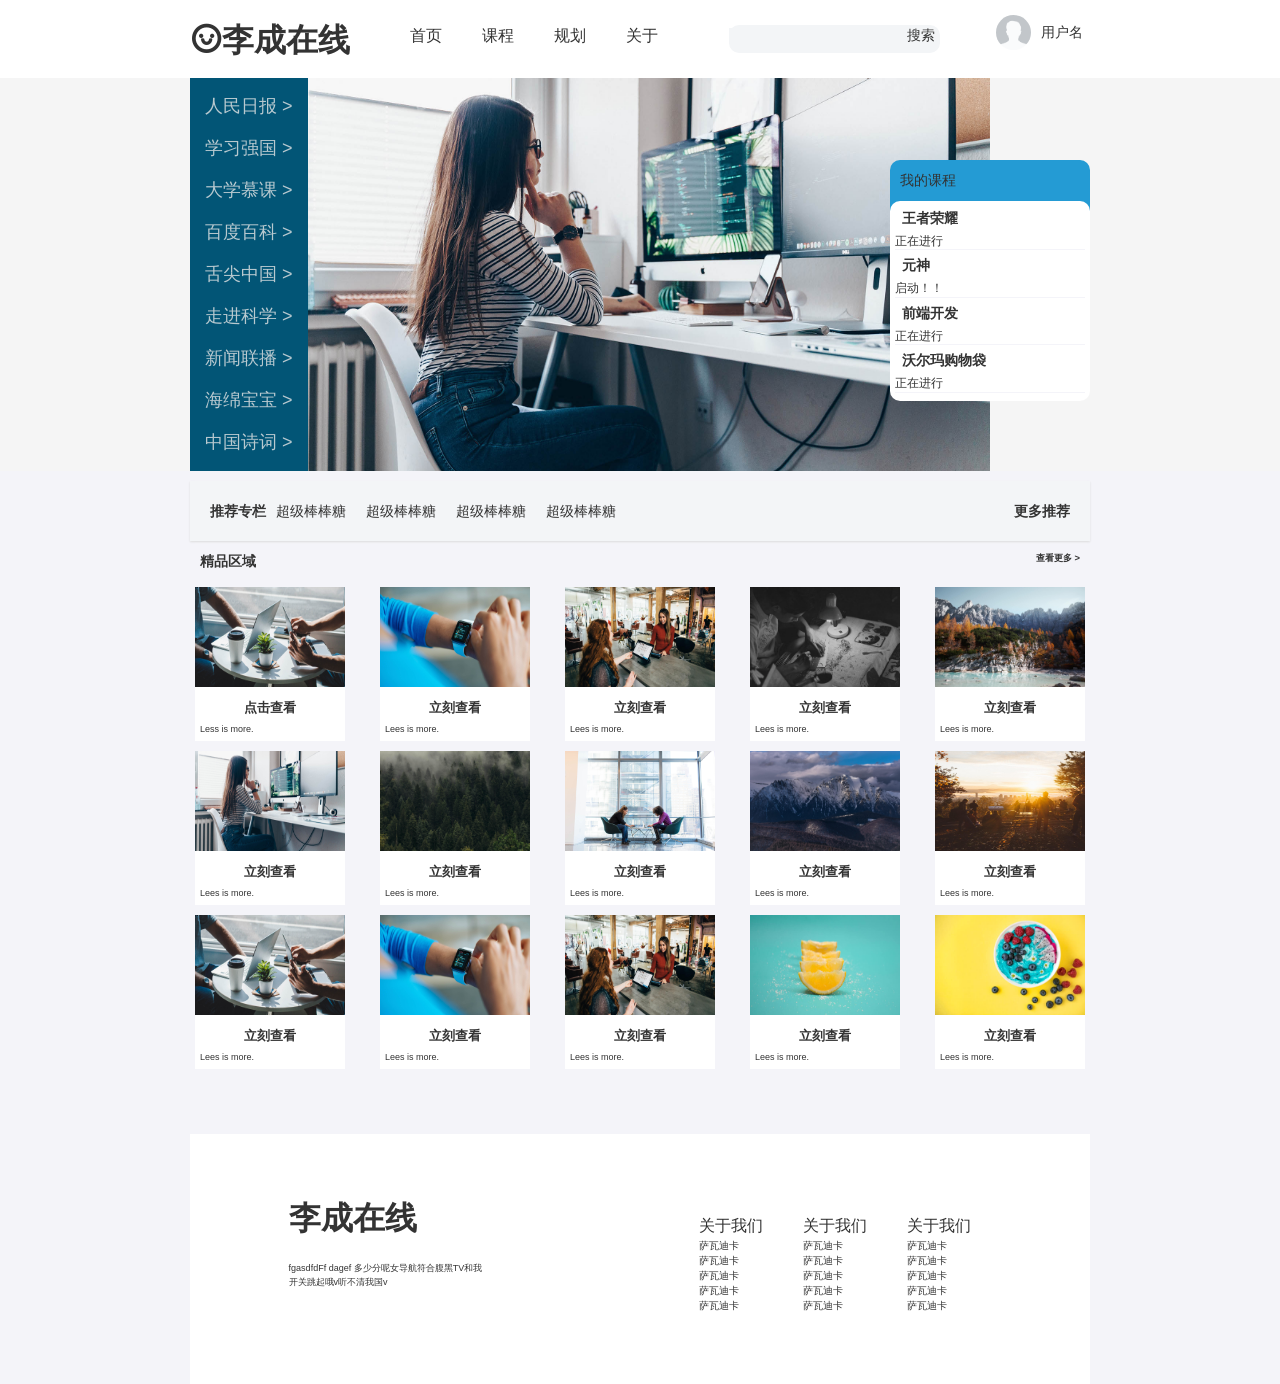
==== index.html @ ea94b4a7 "Add files via upload" ====
<!DOCTYPE html>
<html lang="en">
<head>
  <meta charset="UTF-8">
  <meta name="viewport" content="width=device-width, initial-scale=1.0">
  <title>My First Site</title>
  <link rel="stylesheet" href="./css/base.css">
  <link rel="stylesheet" href="./css/index.css">
  <link rel="stylesheet" href="./font_4259534_wi1rpac7hrg/iconfont.css">
</head>
<body>
  <div class="nav">
    <div class="wrapper">
      <h1><a href="" class="iconfont icon-smile">李成在线</a></h1>
      <ul>
        <li><a href="">首页</a></li>
        <li><a href="">课程</a></li>
        <li><a href="">规划</a></li>
        <li><a href="">关于</a></li>
      </ul>
      <div class="serch">
        <input type="text">
        <a href="">搜索</a>
      </div>
      <div class="user">
        <img src="./img/av.png" alt="123" width="35x">
        <span>用户名</span>
      </div>
    </div>
  </div>
  <div class="banner">
    <div class="wrapper">
      <div class="left">
        <ul>
          <li><a href="">人民日报 ></a></li>
          <li><a href="">学习强国 ></a></li>
          <li><a href="">大学慕课 ></a></li>
          <li><a href="">百度百科 ></a></li>
          <li><a href="">舌尖中国 ></a></li>
          <li><a href="">走进科学 ></a></li>
          <li><a href="">新闻联播 ></a></li>
          <li><a href="">海绵宝宝 ></a></li>
          <li><a href="">中国诗词 ></a></li>
        </ul>  
      </div>
      <div class="right">
        <div class="title">
          <h4>我的课程</h4>
          <dl class="list">
            <dt>王者荣耀</dt>
            <dd>正在进行</dd>
            <dt>元神</dt>
            <dd>启动！！</dd>
            <dt>前端开发</dt>
            <dd>正在进行</dd>
            <dt>沃尔玛购物袋</dt>
            <dd>正在进行</dd>
          </dl>
        </div>
      </div>
    </div>
  </div>
  <div class="recommend wrapper">
    <h4>推荐专栏</h4>
    <ul>
      <li>超级棒棒糖</li>
      <li>超级棒棒糖</li>
      <li>超级棒棒糖</li>
      <li>超级棒棒糖</li>
    </ul>
    <h4>更多推荐</h4>
  </div>
  <div class="cards wrapper">
    <div class="head">
      <h4>精品区域</h4>
      <h6>查看更多 ></h6>
    </div>
    <ul class="body">
      <li><img src="./img/11.jpg" width="150px" height="100" alt="">
        <h4>点击查看</h4>
        <p>Less is more.</p>
      </li>
      <li><img src="./img/12.jpg" width="150px" height="100" alt="">
        <h4>立刻查看</h4>
        <p>Lees is more.</p>
      </li>
      <li><img src="./img/13.jpg" width="150px" height="100" alt="">
        <h4>立刻查看</h4>
        <p>Lees is more.</p>
      </li>
      <li><img src="./img/4.jpg" width="150px" height="100" alt="">
        <h4>立刻查看</h4>
        <p>Lees is more.</p>
      </li>
      <li><img src="./img/5.jpg" width="150px" height="100" alt="">
        <h4>立刻查看</h4>
        <p>Lees is more.</p>
      </li>
      <li><img src="./img/6.jpg" width="150px" height="100" alt="">
        <h4>立刻查看</h4>
        <p>Lees is more.</p>
      </li>
      <li><img src="./img/7.jpg" width="150px" height="100" alt="">
        <h4>立刻查看</h4>
        <p>Lees is more.</p>
      </li>
      <li><img src="./img/8.jpg" width="150px" height="100" alt="">
        <h4>立刻查看</h4>
        <p>Lees is more.</p>
      </li>
      <li><img src="./img/9.jpg" width="150px" height="100" alt="">
        <h4>立刻查看</h4>
        <p>Lees is more.</p>
      </li>
      <li><img src="./img/10.jpg" width="150px" height="100" alt="">
        <h4>立刻查看</h4>
        <p>Lees is more.</p>
      </li>
      <li><img src="./img/11.jpg" width="150px" height="100" alt="">
        <h4>立刻查看</h4>
        <p>Lees is more.</p>
      </li>
      <li><img src="./img/12.jpg" width="150px" height="100" alt="">
        <h4>立刻查看</h4>
        <p>Lees is more.</p>
      </li>
      <li><img src="./img/13.jpg" width="150px" height="100" alt="">
        <h4>立刻查看</h4>
        <p>Lees is more.</p>
      </li>
      <li><img src="./img/1.jpg" width="150px" height="100" alt="">
        <h4>立刻查看</h4>
        <p>Lees is more.</p>
      </li>
      <li><img src="./img/2.jpg" width="150px" height="100" alt="">
        <h4>立刻查看</h4>
        <p>Lees is more.</p>
      </li>
    </ul>
    <div class="footer wrapper">
      <div class="left">
        <strong>李成在线</strong>
        <p>fgasdfdFf dagef 多少分呢女导航符合腹黑TV和我 <br> 开关跳起哦v听不清我国v</p>
      </div>
      <div class="right"> 
        <dl>
          <dt>关于我们</dt>
          <dd>萨瓦迪卡</dd>
          <dd>萨瓦迪卡</dd>
          <dd>萨瓦迪卡</dd>
          <dd>萨瓦迪卡</dd>
          <dd>萨瓦迪卡</dd>
        </dl>
        <dl>
          <dt>关于我们</dt>
          <dd>萨瓦迪卡</dd>
          <dd>萨瓦迪卡</dd>
          <dd>萨瓦迪卡</dd>
          <dd>萨瓦迪卡</dd>
          <dd>萨瓦迪卡</dd>
        </dl>
        <dl>
          <dt>关于我们</dt>
          <dd>萨瓦迪卡</dd>
          <dd>萨瓦迪卡</dd>
          <dd>萨瓦迪卡</dd>
          <dd>萨瓦迪卡</dd>
          <dd>萨瓦迪卡</dd>
        </dl>
      </div>
  </div>
</body>
</html>
---- css/base.css ----
*{
  margin: 0;
  padding: 0;
  box-sizing: border-box;
}
li{
  list-style: none;
}
body{
  font: 14px/1.5 "Micosoft Yahei","Hiragino Sans GB","Heiti SC","WenQuanYi Micro Hei",sans-serif;
  color: #333;
}
a{
  color: #333;
  text-decoration: none;
}
---- css/index.css ----
.wrapper{
  margin: 0 auto;
  width: 900px;
}
body{
  background-color: #f4f4f9;
}


.nav{
  background-color: white;
}
.nav .wrapper{
  padding: 15px 0;
  display: flex;
  justify-content: space-between;
}
.nav .iconfont{
  font-size: xx-large;
}
.nav ul{
  display: flex;
}
.nav ul li{
  margin: 0 20px;
  line-height: 42px;
}
.nav ul li a{

  font-size: medium;
}
.nav .serch{
  margin: 10px;
  background-color: #f3f5f7;
  border-radius: 10px;
}
.nav .serch input{
  border: none;
  background-color: #f3f5f7;
}
.nav .serch a{
  margin: 5px;
}
.nav .user{
  height: 35px;
  width: 100px;
  display: flex;
  justify-content: center;
}
.nav .user img{
  border-radius: 20px;
}
.nav .user span{
  line-height: 35px;
  margin-left: 10px;
}


.banner{
  background-color: whitesmoke;
}
.banner .wrapper{
  background-image: url(../img/6.jpg);
  background-size: 700px;
  background-repeat: no-repeat;
  background-position: center;
  display: flex;
  justify-content: space-between;
}
.banner .left{
  background-color: #025576;
}
.banner .left ul li{
  margin: 15px;
}
.banner .left ul li a{
  font-size: 18px;
  color: rgba(230,230,230,0.8);
}

.banner .right{
  display: flex;
  flex-direction: column;
  justify-content: center;
}
.banner .right .title{
  width: 200px;
  height: 230px;
  background-color: #249bd4;
  border-radius: 10px;
}
.banner .right .title h4{
  font-weight: 500;
  margin: 10px;
}

.banner .right .list{
  padding: 2px;
  width: 200px;
  height: 200px;
  background-color: white;
  border-radius: 10px;
}
.banner .right .list dt{
  margin-top: 5px;
  margin-left: 10px;
  font-weight: 600;
}
.banner .right .list dd{
  margin: 3px;
  font-size: smaller;
  border-bottom: 1px #f4f4f9 solid;
}

.recommend{
  display: flex;
  height: 60px;
  background-color: #f3f5f7;
  margin-top: 10px;
  padding: 20px;
  box-shadow: 0px 1px 2px 0px gainsboro;
}
.recommend ul{
  flex: 1;
  display: flex;
}
.recommend ul li{
  margin: 0 10px;
}

.cards .head{
  margin: 10px;
  display: flex;
  justify-content: space-between;
}
.cards .body{
  display: flex;
  justify-content: space-between;
  flex-wrap: wrap;
  
}
.cards .body li{
  background-color: white;

  margin: 5px;
}
.cards .body li h4{
  margin: 5px;
  font-size: small;
  text-align: center;
  font-weight: 600;
}
.cards .body li p{
  margin: 5px;
  font-size: xx-small;
}

.footer{
  background-color: white;
  height: 250px;
  margin-top: 60px;
  padding-top: 60px;
  display: flex;
  flex-direction: row;
  justify-content: space-around;
}
.footer .right{
  display: flex;
}
.footer strong{
  font-size: xx-large;
}
.footer p{
  margin-top: 20px;
  font-size: xx-small;
}
.footer .right dl{
  margin: 20px;
}
.footer dt{
  font-size: medium;
  font-weight: 500;
}
.footer dd{
  font-weight: 200;
  font-size: x-small;
}
---- font_4259534_wi1rpac7hrg/iconfont.css ----
@font-face {
  font-family: "iconfont"; /* Project id 4259534 */
  src: url('iconfont.woff2?t=1695125829779') format('woff2'),
       url('iconfont.woff?t=1695125829779') format('woff'),
       url('iconfont.ttf?t=1695125829779') format('truetype');
}

.iconfont {
  font-family: "iconfont" !important;
  font-size: 16px;
  font-style: normal;
  -webkit-font-smoothing: antialiased;
  -moz-osx-font-smoothing: grayscale;
}

.icon-check-circle:before {
  content: "\e77d";
}

.icon-meh:before {
  content: "\e780";
}

.icon-smile:before {
  content: "\e783";
}

.icon-earth:before {
  content: "\e781";
}

.icon-like:before {
  content: "\e7c8";
}

.icon-car:before {
  content: "\e7d7";
}

.icon-monitor:before {
  content: "\e7e2";
}

.icon-play-circle-fill:before {
  content: "\e847";
}

.icon-like-fill:before {
  content: "\e869";
}

.icon-apple:before {
  content: "\e87e";
}
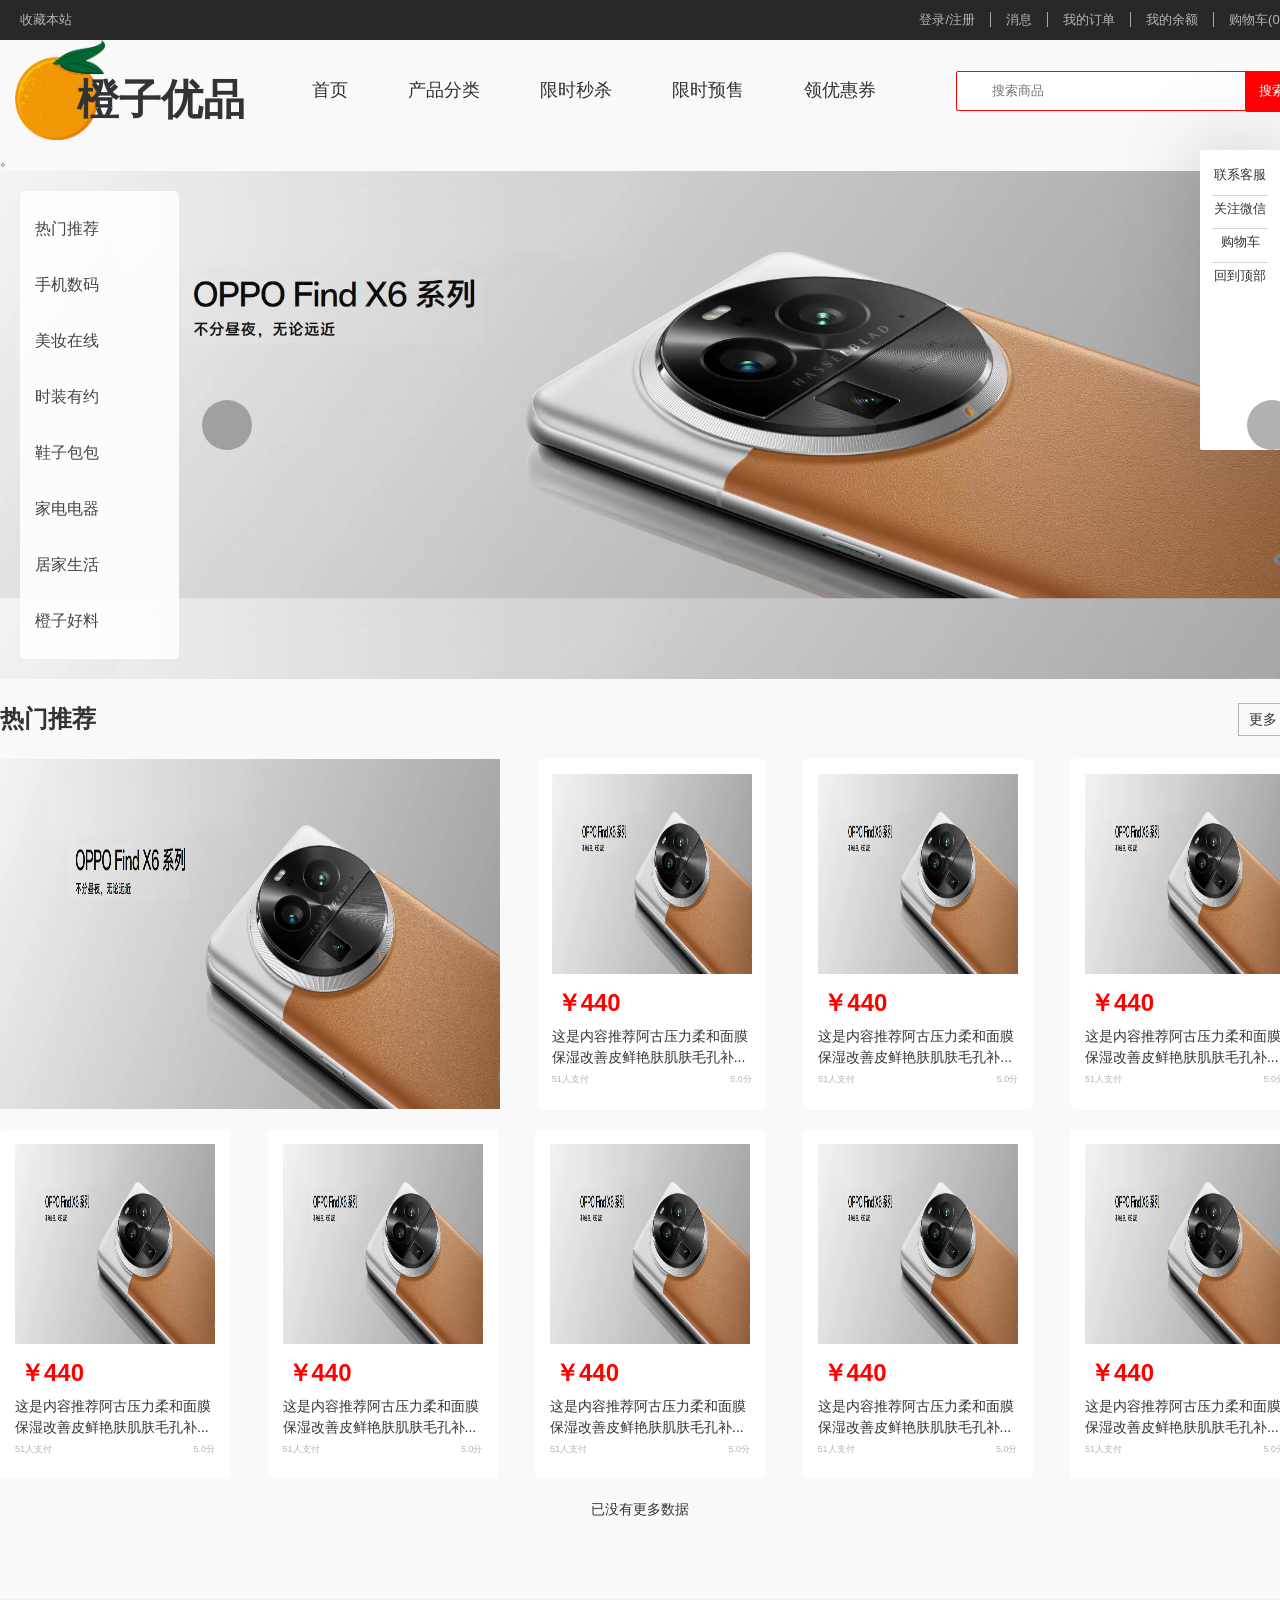
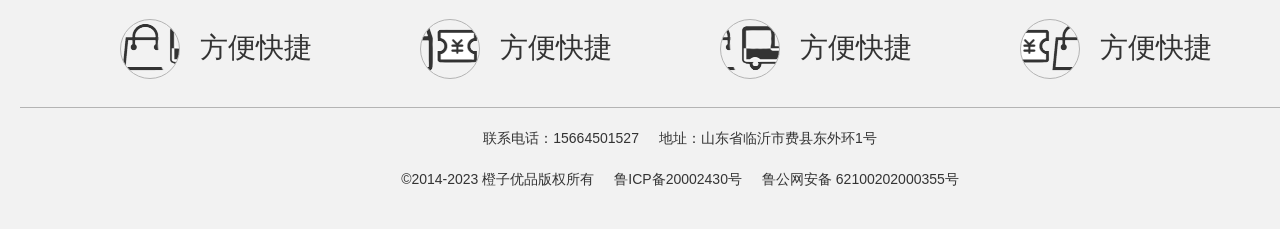
==== commit ef422a43: "Add files via upload" ====
--- a/index.html
+++ b/index.html
@@ -3,171 +3,241 @@
 <head>
   <meta charset="UTF-8">
   <meta name="viewport" content="width=device-width, initial-scale=1.0">
-  <title>My First Site</title>
+
+  <title>橙子优品-新鲜、惠民、快捷！</title>
+  <meta name="description" content="橙子优品官网，致力于提供全球最好的商品服务！">
+  <meta name="keywords" content="居家生活 橙子好料 诚意推荐 品质商品">
+  <link rel="shortcut icon" href="favicon.ico" type="image/x-icon">
   <link rel="stylesheet" href="./css/base.css">
   <link rel="stylesheet" href="./css/index.css">
-  <link rel="stylesheet" href="./font_4259534_wi1rpac7hrg/iconfont.css">
+  <link rel="stylesheet" href="./iconfont/iconfont.css">
+
 </head>
 <body>
-  <div class="nav">
+
+  <div class="hat">
     <div class="wrapper">
-      <h1><a href="" class="iconfont icon-smile">李成在线</a></h1>
-      <ul>
-        <li><a href="">首页</a></li>
-        <li><a href="">课程</a></li>
-        <li><a href="">规划</a></li>
-        <li><a href="">关于</a></li>
-      </ul>
-      <div class="serch">
-        <input type="text">
-        <a href="">搜索</a>
-      </div>
-      <div class="user">
-        <img src="./img/av.png" alt="123" width="35x">
-        <span>用户名</span>
-      </div>
-    </div>
-  </div>
+      <div class="left">
+        <a href="#" class="iconfont icon-star">收藏本站</a>
+      </div>
+      <div class="right">
+        <ul>
+          <li><a href="/login.html" class="iconfont icon-login"> 登录/注册</a></li>
+          <li><a href="#" class="iconfont icon-notice"> 消息</a></li>
+          <li><a href="#">我的订单</a></li>
+          <li><a href="#">我的余额</a></li>
+          <li><a href="#" class="iconfont icon-cart"> 购物车(0)</a></li>
+        </ul>
+      </div>
+    </div>
+  </div>
+
+  <div class="head wrapper">
+    <div class="logo"></div>
+    <h1><a href="#">橙子优品</a></h1>
+    <ul>
+      <li><a href="#">首页</a></li>
+      <li><a href="#">产品分类</a></li>
+      <li><a href="#">限时秒杀</a></li>
+      <li><a href="#">限时预售</a></li>
+      <li><a href="#">领优惠券</a></li>
+    </ul>
+    <div class="serch">
+      <span class="iconfont icon-icserch"></span>
+      <input type="text" placeholder="搜索商品">
+      <button>搜索</button>
+    </div>
+  </div>
+  <div class="hand">
+    <ul>
+      <li>  <h5 class="iconfont icon-service"></h5><p>联系客服</p></li>
+      <li>  <h5 class="iconfont icon-wechat"></h5><p>关注微信</p></li>
+      <li>  <h5 class="iconfont icon-cart1"></h5><p>购物车</p></li>
+      <li>  <h5 class="iconfont icon-Rocket"></h5><p>回到顶部</p></li>
+   
+    </ul>
+  </div>
+。
   <div class="banner">
     <div class="wrapper">
-      <div class="left">
-        <ul>
-          <li><a href="">人民日报 ></a></li>
-          <li><a href="">学习强国 ></a></li>
-          <li><a href="">大学慕课 ></a></li>
-          <li><a href="">百度百科 ></a></li>
-          <li><a href="">舌尖中国 ></a></li>
-          <li><a href="">走进科学 ></a></li>
-          <li><a href="">新闻联播 ></a></li>
-          <li><a href="">海绵宝宝 ></a></li>
-          <li><a href="">中国诗词 ></a></li>
-        </ul>  
-      </div>
-      <div class="right">
-        <div class="title">
-          <h4>我的课程</h4>
-          <dl class="list">
-            <dt>王者荣耀</dt>
-            <dd>正在进行</dd>
-            <dt>元神</dt>
-            <dd>启动！！</dd>
-            <dt>前端开发</dt>
-            <dd>正在进行</dd>
-            <dt>沃尔玛购物袋</dt>
-            <dd>正在进行</dd>
-          </dl>
-        </div>
-      </div>
-    </div>
-  </div>
-  <div class="recommend wrapper">
-    <h4>推荐专栏</h4>
-    <ul>
-      <li>超级棒棒糖</li>
-      <li>超级棒棒糖</li>
-      <li>超级棒棒糖</li>
-      <li>超级棒棒糖</li>
-    </ul>
-    <h4>更多推荐</h4>
-  </div>
-  <div class="cards wrapper">
-    <div class="head">
-      <h4>精品区域</h4>
-      <h6>查看更多 ></h6>
-    </div>
-    <ul class="body">
-      <li><img src="./img/11.jpg" width="150px" height="100" alt="">
-        <h4>点击查看</h4>
-        <p>Less is more.</p>
-      </li>
-      <li><img src="./img/12.jpg" width="150px" height="100" alt="">
-        <h4>立刻查看</h4>
-        <p>Lees is more.</p>
-      </li>
-      <li><img src="./img/13.jpg" width="150px" height="100" alt="">
-        <h4>立刻查看</h4>
-        <p>Lees is more.</p>
-      </li>
-      <li><img src="./img/4.jpg" width="150px" height="100" alt="">
-        <h4>立刻查看</h4>
-        <p>Lees is more.</p>
-      </li>
-      <li><img src="./img/5.jpg" width="150px" height="100" alt="">
-        <h4>立刻查看</h4>
-        <p>Lees is more.</p>
-      </li>
-      <li><img src="./img/6.jpg" width="150px" height="100" alt="">
-        <h4>立刻查看</h4>
-        <p>Lees is more.</p>
-      </li>
-      <li><img src="./img/7.jpg" width="150px" height="100" alt="">
-        <h4>立刻查看</h4>
-        <p>Lees is more.</p>
-      </li>
-      <li><img src="./img/8.jpg" width="150px" height="100" alt="">
-        <h4>立刻查看</h4>
-        <p>Lees is more.</p>
-      </li>
-      <li><img src="./img/9.jpg" width="150px" height="100" alt="">
-        <h4>立刻查看</h4>
-        <p>Lees is more.</p>
-      </li>
-      <li><img src="./img/10.jpg" width="150px" height="100" alt="">
-        <h4>立刻查看</h4>
-        <p>Lees is more.</p>
-      </li>
-      <li><img src="./img/11.jpg" width="150px" height="100" alt="">
-        <h4>立刻查看</h4>
-        <p>Lees is more.</p>
-      </li>
-      <li><img src="./img/12.jpg" width="150px" height="100" alt="">
-        <h4>立刻查看</h4>
-        <p>Lees is more.</p>
-      </li>
-      <li><img src="./img/13.jpg" width="150px" height="100" alt="">
-        <h4>立刻查看</h4>
-        <p>Lees is more.</p>
-      </li>
-      <li><img src="./img/1.jpg" width="150px" height="100" alt="">
-        <h4>立刻查看</h4>
-        <p>Lees is more.</p>
-      </li>
-      <li><img src="./img/2.jpg" width="150px" height="100" alt="">
-        <h4>立刻查看</h4>
-        <p>Lees is more.</p>
-      </li>
-    </ul>
-    <div class="footer wrapper">
-      <div class="left">
-        <strong>李成在线</strong>
-        <p>fgasdfdFf dagef 多少分呢女导航符合腹黑TV和我 <br> 开关跳起哦v听不清我国v</p>
-      </div>
-      <div class="right"> 
-        <dl>
-          <dt>关于我们</dt>
-          <dd>萨瓦迪卡</dd>
-          <dd>萨瓦迪卡</dd>
-          <dd>萨瓦迪卡</dd>
-          <dd>萨瓦迪卡</dd>
-          <dd>萨瓦迪卡</dd>
-        </dl>
-        <dl>
-          <dt>关于我们</dt>
-          <dd>萨瓦迪卡</dd>
-          <dd>萨瓦迪卡</dd>
-          <dd>萨瓦迪卡</dd>
-          <dd>萨瓦迪卡</dd>
-          <dd>萨瓦迪卡</dd>
-        </dl>
-        <dl>
-          <dt>关于我们</dt>
-          <dd>萨瓦迪卡</dd>
-          <dd>萨瓦迪卡</dd>
-          <dd>萨瓦迪卡</dd>
-          <dd>萨瓦迪卡</dd>
-          <dd>萨瓦迪卡</dd>
-        </dl>
-      </div>
-  </div>
+      <ul>
+        <li><a href="#">热门推荐</a><p class="iconfont icon-right"></p></li>
+        <li><a href="#">手机数码</a><p class="iconfont icon-right"></p></li>
+        <li><a href="#">美妆在线</a><p class="iconfont icon-right"></p></li>
+        <li><a href="#">时装有约</a><p class="iconfont icon-right"></p></li>
+        <li><a href="#">鞋子包包</a><p class="iconfont icon-right"></p></li>
+        <li><a href="#">家电电器</a><p class="iconfont icon-right"></p></li>
+        <li><a href="#">居家生活</a><p class="iconfont icon-right"></p></li>
+        <li><a href="#">橙子好料</a><p class="iconfont icon-right"></p></li>
+      </ul>
+      <div class="space">
+        <div class="left">
+          <span class="iconfont icon-left"></span>
+        </div>
+        <div class="right">
+          <span class="iconfont icon-right"></span>
+        </div>
+
+
+      </div>
+    </div>
+  </div>
+    
+
+  <div class="body wrapper">
+    <div class="title">
+      <h2>热门推荐</h2>
+      <div class="more">
+        <p>更多 ></p>
+      </div>
+    </div>
+    <div class="block">
+      <img class="img" src="./img/banner1.jpg" alt="" width="500px" height="350px">
+      <div class="box">
+        <img src="./img/banner1.jpg" alt="" width="200px" height="200px">
+        <h4>￥440</h4>
+        <p>这是内容推荐阿古压力柔和面膜保湿改善皮鲜艳肤肌肤毛孔补...</p>
+        <div class="detail">
+          <div class="left">
+            <p>51人支付</p>
+          </div>
+          <div class="right">
+            <p>5.0分</p>
+          </div>
+        </div>
+      </div>
+      <div class="box">
+        <img src="./img/banner1.jpg" alt="" width="200px" height="200px">
+        <h4>￥440</h4>
+        <p>这是内容推荐阿古压力柔和面膜保湿改善皮鲜艳肤肌肤毛孔补...</p>
+        <div class="detail">
+          <div class="left">
+            <p>51人支付</p>
+          </div>
+          <div class="right">
+            <p>5.0分</p>
+          </div>
+        </div>
+      </div>
+      <div class="box">
+        <img src="./img/banner1.jpg" alt="" width="200px" height="200px">
+        <h4>￥440</h4>
+        <p>这是内容推荐阿古压力柔和面膜保湿改善皮鲜艳肤肌肤毛孔补...</p>
+        <div class="detail">
+          <div class="left">
+            <p>51人支付</p>
+          </div>
+          <div class="right">
+            <p>5.0分</p>
+          </div>
+        </div>
+      </div>
+      <div class="box">
+        <img src="./img/banner1.jpg" alt="" width="200px" height="200px">
+        <h4>￥440</h4>
+        <p>这是内容推荐阿古压力柔和面膜保湿改善皮鲜艳肤肌肤毛孔补...</p>
+        <div class="detail">
+          <div class="left">
+            <p>51人支付</p>
+          </div>
+          <div class="right">
+            <p>5.0分</p>
+          </div>
+        </div>
+      </div>
+      <div class="box">
+        <img src="./img/banner1.jpg" alt="" width="200px" height="200px">
+        <h4>￥440</h4>
+        <p>这是内容推荐阿古压力柔和面膜保湿改善皮鲜艳肤肌肤毛孔补...</p>
+        <div class="detail">
+          <div class="left">
+            <p>51人支付</p>
+          </div>
+          <div class="right">
+            <p>5.0分</p>
+          </div>
+        </div>
+      </div>
+      <div class="box">
+        <img src="./img/banner1.jpg" alt="" width="200px" height="200px">
+        <h4>￥440</h4>
+        <p>这是内容推荐阿古压力柔和面膜保湿改善皮鲜艳肤肌肤毛孔补...</p>
+        <div class="detail">
+          <div class="left">
+            <p>51人支付</p>
+          </div>
+          <div class="right">
+            <p>5.0分</p>
+          </div>
+        </div>
+      </div>
+      <div class="box">
+        <img src="./img/banner1.jpg" alt="" width="200px" height="200px">
+        <h4>￥440</h4>
+        <p>这是内容推荐阿古压力柔和面膜保湿改善皮鲜艳肤肌肤毛孔补...</p>
+        <div class="detail">
+          <div class="left">
+            <p>51人支付</p>
+          </div>
+          <div class="right">
+            <p>5.0分</p>
+          </div>
+        </div>
+      </div>
+      <div class="box">
+        <img src="./img/banner1.jpg" alt="" width="200px" height="200px">
+        <h4>￥440</h4>
+        <p>这是内容推荐阿古压力柔和面膜保湿改善皮鲜艳肤肌肤毛孔补...</p>
+        <div class="detail">
+          <div class="left">
+            <p>51人支付</p>
+          </div>
+          <div class="right">
+            <p>5.0分</p>
+          </div>
+        </div>
+      </div>
+
+
+    </div>
+  </div>
+
+
+
+  <div class="leg">
+    已没有更多数据
+  </div>
+
+  <div class="foot">
+    <div class="wrapper">
+      <ul>
+        <li><h5></h5><p>方便快捷</p></li>
+        <li><h5></h5><p>方便快捷</p></li>
+        <li><h5></h5><p>方便快捷</p></li>
+        <li><h5></h5><p>方便快捷</p></li>
+        
+      </ul>
+      <div class="toes">
+        <p>联系电话：15664501527</p>
+        <p>地址：山东省临沂市费县东外环1号</p>
+      </div>
+      <div class="toes">
+        <p>©2014-2023 橙子优品版权所有</p>
+        <a href="#"> 鲁ICP备20002430号</a>
+        <a href="#">鲁公网安备 62100202000355号</a>
+      </div>
+
+
+      
+    </div>
+
+  </div>
+  <script>
+    const star = document.querySelector('.hat .icon-star')
+    star.addEventListener('click',function(){
+      alert('您的浏览器不支持,请按 Ctrl+D 手动收藏!')
+    })
+  </script>
+  
 </body>
 </html>
--- a/css/index.css
+++ b/css/index.css
@@ -1,187 +1,312 @@
 .wrapper{
-  margin: 0 auto;
-  width: 900px;
+  width: 1300px;
+  margin: 0px auto;
+}
+.iconfont{
+  font-weight: 500;
 }
 body{
-  background-color: #f4f4f9;
-}
-
-
-.nav{
-  background-color: white;
-}
-.nav .wrapper{
-  padding: 15px 0;
-  display: flex;
-  justify-content: space-between;
-}
-.nav .iconfont{
-  font-size: xx-large;
-}
-.nav ul{
-  display: flex;
-}
-.nav ul li{
-  margin: 0 20px;
-  line-height: 42px;
-}
-.nav ul li a{
-
-  font-size: medium;
-}
-.nav .serch{
-  margin: 10px;
-  background-color: #f3f5f7;
-  border-radius: 10px;
-}
-.nav .serch input{
-  border: none;
-  background-color: #f3f5f7;
-}
-.nav .serch a{
-  margin: 5px;
-}
-.nav .user{
-  height: 35px;
-  width: 100px;
-  display: flex;
-  justify-content: center;
-}
-.nav .user img{
-  border-radius: 20px;
-}
-.nav .user span{
-  line-height: 35px;
-  margin-left: 10px;
-}
-
-
-.banner{
-  background-color: whitesmoke;
-}
-.banner .wrapper{
-  background-image: url(../img/6.jpg);
-  background-size: 700px;
+  background-color: rgb(249, 249, 249);
+}
+
+
+.hat{
+  height: 40px;
+  background-color: #282828;
+}
+.hat .wrapper{
+  display: flex;
+  justify-content: space-between;
+}
+.hat .wrapper a{
+  line-height: 40px;
+  font-size: small;
+  color: #b4b4b4;
+}
+.hat .wrapper ul{
+  display: flex;
+}
+.hat .wrapper ul li a{
+  margin: 0;
+  padding: 0px 15px;
+  border-right: darkgray 1px solid;
+}
+
+.hat .wrapper ul li a:hover{
+  color: white;
+}
+
+.head{
+  display: flex;
+  justify-content: space-between;
+}
+.head .logo{
+  height: 100px;
+  width: 120px;
+  background-image: url(../img/logo.png);
   background-repeat: no-repeat;
   background-position: center;
-  display: flex;
-  justify-content: space-between;
-}
-.banner .left{
-  background-color: #025576;
-}
-.banner .left ul li{
+  background-size: 75%;
+}
+.head h1{
+  line-height: 100px;
+  margin-left: -100px;
+  margin-top: 10px;
+  transform: scale(1.5);
+}
+.head ul{
+  display: flex;
+}
+.head ul li{
+  line-height: 100px;
+  margin: 0px 20px;
+}
+.head ul li a{
+  font-size: large;
+}
+.head ul li a:hover{
+  color: red;
+}
+
+.head .serch{
+  position: relative;
+  line-height: 100px;
+}
+.head .serch span{
+  position: absolute;
+  transform: translate(13px);
+}
+.head .serch input{
+  padding-left: 35px;
+  width: 300px;
+  height: 40px;
+  border: 1px red solid;
+  border-radius: 2px;
+}
+.head .serch input:focus {
+  outline: none;
+  }
+
+.head .serch button{
+  width: 55px;
+  height: 41px;
+  margin-left: -15px;
+  vertical-align: middle;
+  border-radius: 2px;
+  color: white;
+  background-color: red;
+  border: 0px;
+}
+
+.hand{
+  width: 80px;
+  height: 300px;
+  text-align: center;
+  padding: 12px;
+  background-color: white;
+  box-shadow: 1px 1px 80px 2px rgba(100,100,100,0.3);
+  border-radius: 2px;
+  position: fixed;
+  right: 0;
+}
+.hand h5{
+  font-size: x-large;
+  margin-bottom: 3px;
+}
+.hand p{
+  font-size: small;
+  padding-bottom: 10px;
+  border-bottom: 1px #3333 solid;
+}
+.hand li:nth-child(4) p{
+  border-bottom: 0px;
+}
+.hand li:hover{
+  color: red;
+}
+.banner{
+  padding: 20px;
+
+  background-image: url(../img/banner1.jpg);
+  background-size: 100%;
+}
+.banner .wrapper{
+  display: flex;
+  justify-content: space-between;
+}
+.banner ul{
+  padding: 10px 0;
+  background-color: white;
+  opacity: 0.9;
+  border-radius: 5px;
+}
+
+.banner ul li{
+  display: flex;
+  vertical-align: middle;
+  
+}
+
+.banner ul li a{
+  line-height: 26px;
+  font-size: medium;
   margin: 15px;
-}
-.banner .left ul li a{
-  font-size: 18px;
-  color: rgba(230,230,230,0.8);
-}
-
-.banner .right{
+  margin-right: 50px;
+}
+
+.banner ul li p{
+  line-height: 26px;
+  font-size: medium;
+  margin: 15px;
+}
+.banner ul li:hover{
+  background-color: rgba(250,250,250,1);
+}
+
+.banner .space{
+  position: relative;
+  flex: 1;
+}
+.banner .space .left{
+  position: absolute;
+  top: 50%;
+  transform: translate(0,-50%);
+  left: 2%;
+  color: beige;
+}
+.banner .space .right{
+  position: absolute;
+  top: 50%;
+  transform: translate(0,-50%);
+  right: 2%;
+  color: beige;
+}
+.banner .space span{
+  display: block;
+  width: 50px;
+  height: 50px;
+  border-radius: 25px;
+  background-color: rgba(100,100,100,0.5);
+  text-align: center;
+  line-height: 50px;
+  font-size: xx-large;
+  font-weight: 500;
+  color: rgba(250,250,250,0.9);
+  opacity: 1;
+}
+/* .banner .space span:hover{
+  opacity: 1;js
+} */
+
+.body .title{
+  height: 80px;
+  display: flex;
+  justify-content: space-between;
+}
+.body .title h2{
+  line-height: 80px;
+  font-size: x-large;
+}
+.body .title .more{
   display: flex;
   flex-direction: column;
   justify-content: center;
 }
-.banner .right .title{
+.body .title .more p{
+  padding: 5px 10px;
+  border: #b4b4b4 1px solid;
+}
+
+.body .block{
+  display: flex;
+  justify-content: space-between;
+  flex-wrap: wrap;
+}
+.body .block .box{
+  width: 230px;
+  height: 350px;
+  background-color: rgb(255, 255, 255);
+  border-radius: 5px;
+  padding: 15px;
+  margin-bottom: 20px;
+}
+
+.body .block .box:hover,.body .block .img:hover{
+  box-shadow: 1px 1px 30px 3px #b4b4b4;
+}
+.body .block .box h4{
+  margin: 5px;
+  color: red;
+  font-size: x-large;
+}
+.body .box .detail{
+  display: flex;
+  justify-content: space-between;
+  margin: 5px 0;
+}
+.body .detail p{
+  color: #b4b4b4;
+  font-size: xx-small;
+}
+
+.leg{
+  text-align: center;
+  height: 100px;
+}
+
+.foot{
+  height: 230px;
+  background-color: #f2f2f2;
+  padding: 20px;
+}
+
+
+.foot ul{
+  display: flex;
+  justify-content: space-evenly;
+  padding-bottom: 20px;
+  border-bottom: 1px #b4b4b4 solid;
+
+}
+.foot ul li{
+  display: flex;
   width: 200px;
-  height: 230px;
-  background-color: #249bd4;
-  border-radius: 10px;
-}
-.banner .right .title h4{
-  font-weight: 500;
-  margin: 10px;
-}
-
-.banner .right .list{
-  padding: 2px;
-  width: 200px;
-  height: 200px;
-  background-color: white;
-  border-radius: 10px;
-}
-.banner .right .list dt{
-  margin-top: 5px;
-  margin-left: 10px;
-  font-weight: 600;
-}
-.banner .right .list dd{
-  margin: 3px;
-  font-size: smaller;
-  border-bottom: 1px #f4f4f9 solid;
-}
-
-.recommend{
-  display: flex;
+  height: 68px;
+}
+.foot li h5{
+  margin-right: 20px;
+  width: 60px;
   height: 60px;
-  background-color: #f3f5f7;
-  margin-top: 10px;
-  padding: 20px;
-  box-shadow: 0px 1px 2px 0px gainsboro;
-}
-.recommend ul{
-  flex: 1;
-  display: flex;
-}
-.recommend ul li{
-  margin: 0 10px;
-}
-
-.cards .head{
-  margin: 10px;
-  display: flex;
-  justify-content: space-between;
-}
-.cards .body{
-  display: flex;
-  justify-content: space-between;
-  flex-wrap: wrap;
-  
-}
-.cards .body li{
-  background-color: white;
-
-  margin: 5px;
-}
-.cards .body li h4{
-  margin: 5px;
-  font-size: small;
-  text-align: center;
-  font-weight: 600;
-}
-.cards .body li p{
-  margin: 5px;
-  font-size: xx-small;
-}
-
-.footer{
-  background-color: white;
-  height: 250px;
-  margin-top: 60px;
-  padding-top: 60px;
-  display: flex;
-  flex-direction: row;
-  justify-content: space-around;
-}
-.footer .right{
-  display: flex;
-}
-.footer strong{
-  font-size: xx-large;
-}
-.footer p{
+  background-image: url(../img/sprite.png);
+  border-radius: 30px;
+  border: #b4b4b4 1px solid;
+}
+.foot li:nth-child(2) h5{
+  background-position: 58px 0px;
+}
+.foot li:nth-child(3) h5{
+  background-position: 174px 0px;
+}
+.foot li:nth-child(4) h5{
+  background-position: 232px 0px;
+}
+.foot li p{
+  margin: 0;
+  font-size: 28px;
+  line-height: 58px;
+}
+
+
+
+
+.foot .toes{
+  display: flex;
+  justify-content:center
+}
+.foot p,a{
   margin-top: 20px;
-  font-size: xx-small;
-}
-.footer .right dl{
-  margin: 20px;
-}
-.footer dt{
-  font-size: medium;
-  font-weight: 500;
-}
-.footer dd{
-  font-weight: 200;
-  font-size: x-small;
-}
+  margin-left: 20px;
+}
+.foot a:hover{
+  color: red;
+}
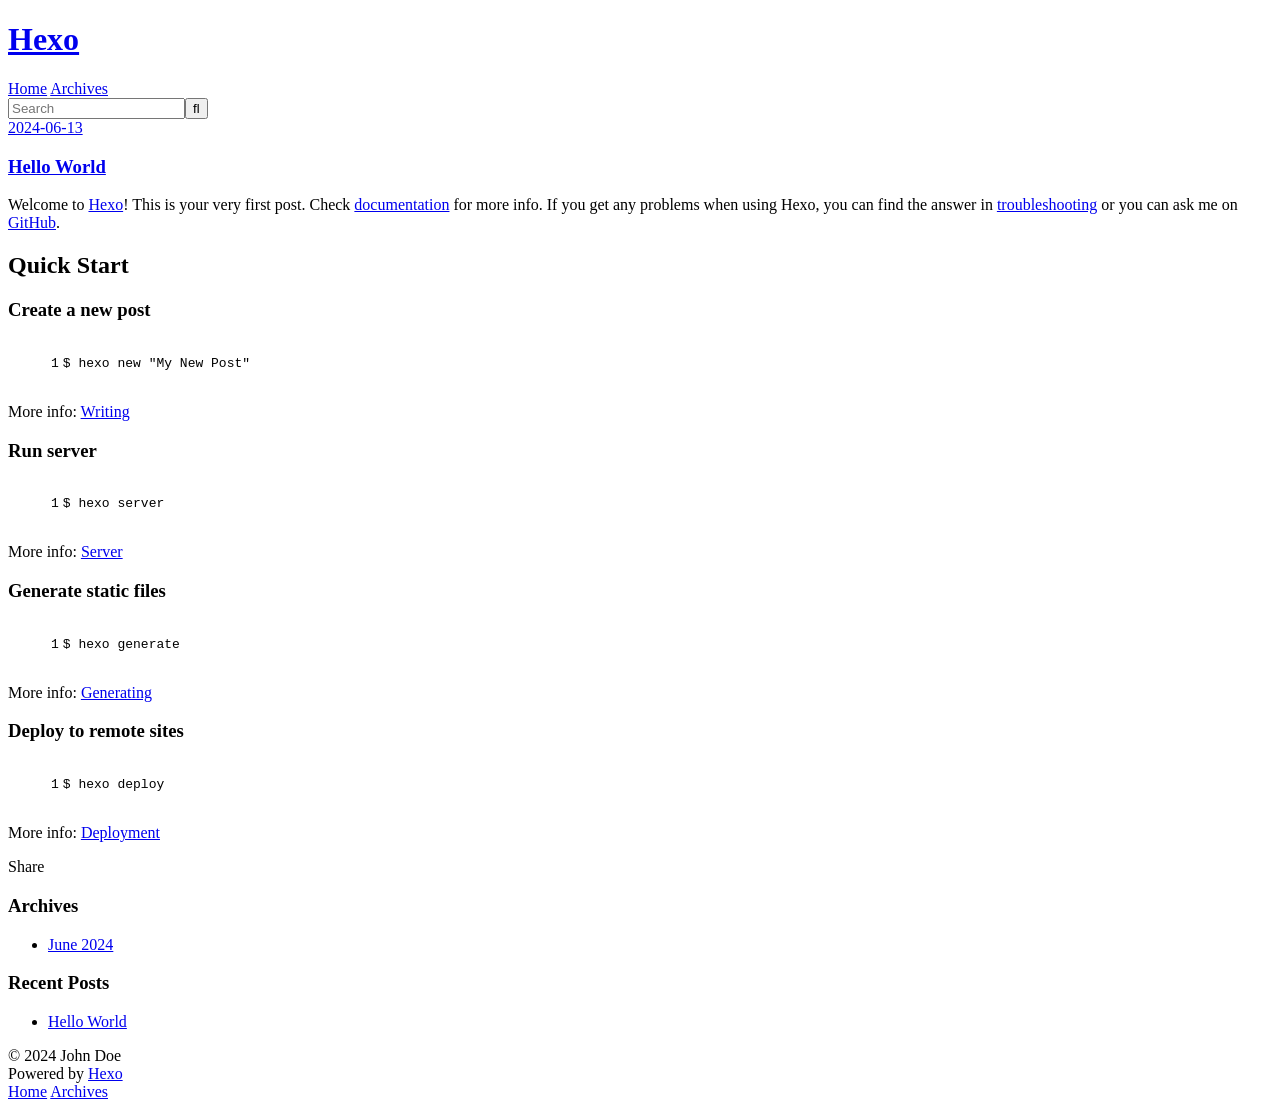
==== commit e367a877: "Site updated: 2024-06-13 22:20:13" ====
--- a/index.html
+++ b/index.html
@@ -1,243 +1,205 @@
-<!DOCTYPE html>
-<html lang="en">
-<head>
-  <meta charset="UTF-8">
-  <meta name="viewport" content="width=device-width, initial-scale=1.0">
-
-  <title>橙子优品-新鲜、惠民、快捷！</title>
-  <meta name="description" content="橙子优品官网，致力于提供全球最好的商品服务！">
-  <meta name="keywords" content="居家生活 橙子好料 诚意推荐 品质商品">
-  <link rel="shortcut icon" href="favicon.ico" type="image/x-icon">
-  <link rel="stylesheet" href="./css/base.css">
-  <link rel="stylesheet" href="./css/index.css">
-  <link rel="stylesheet" href="./iconfont/iconfont.css">
-
-</head>
-<body>
-
-  <div class="hat">
-    <div class="wrapper">
-      <div class="left">
-        <a href="#" class="iconfont icon-star">收藏本站</a>
-      </div>
-      <div class="right">
-        <ul>
-          <li><a href="/login.html" class="iconfont icon-login"> 登录/注册</a></li>
-          <li><a href="#" class="iconfont icon-notice"> 消息</a></li>
-          <li><a href="#">我的订单</a></li>
-          <li><a href="#">我的余额</a></li>
-          <li><a href="#" class="iconfont icon-cart"> 购物车(0)</a></li>
-        </ul>
-      </div>
-    </div>
-  </div>
-
-  <div class="head wrapper">
-    <div class="logo"></div>
-    <h1><a href="#">橙子优品</a></h1>
-    <ul>
-      <li><a href="#">首页</a></li>
-      <li><a href="#">产品分类</a></li>
-      <li><a href="#">限时秒杀</a></li>
-      <li><a href="#">限时预售</a></li>
-      <li><a href="#">领优惠券</a></li>
-    </ul>
-    <div class="serch">
-      <span class="iconfont icon-icserch"></span>
-      <input type="text" placeholder="搜索商品">
-      <button>搜索</button>
-    </div>
-  </div>
-  <div class="hand">
-    <ul>
-      <li>  <h5 class="iconfont icon-service"></h5><p>联系客服</p></li>
-      <li>  <h5 class="iconfont icon-wechat"></h5><p>关注微信</p></li>
-      <li>  <h5 class="iconfont icon-cart1"></h5><p>购物车</p></li>
-      <li>  <h5 class="iconfont icon-Rocket"></h5><p>回到顶部</p></li>
-   
-    </ul>
-  </div>
-。
-  <div class="banner">
-    <div class="wrapper">
-      <ul>
-        <li><a href="#">热门推荐</a><p class="iconfont icon-right"></p></li>
-        <li><a href="#">手机数码</a><p class="iconfont icon-right"></p></li>
-        <li><a href="#">美妆在线</a><p class="iconfont icon-right"></p></li>
-        <li><a href="#">时装有约</a><p class="iconfont icon-right"></p></li>
-        <li><a href="#">鞋子包包</a><p class="iconfont icon-right"></p></li>
-        <li><a href="#">家电电器</a><p class="iconfont icon-right"></p></li>
-        <li><a href="#">居家生活</a><p class="iconfont icon-right"></p></li>
-        <li><a href="#">橙子好料</a><p class="iconfont icon-right"></p></li>
-      </ul>
-      <div class="space">
-        <div class="left">
-          <span class="iconfont icon-left"></span>
-        </div>
-        <div class="right">
-          <span class="iconfont icon-right"></span>
-        </div>
-
-
-      </div>
-    </div>
-  </div>
-    
-
-  <div class="body wrapper">
-    <div class="title">
-      <h2>热门推荐</h2>
-      <div class="more">
-        <p>更多 ></p>
-      </div>
-    </div>
-    <div class="block">
-      <img class="img" src="./img/banner1.jpg" alt="" width="500px" height="350px">
-      <div class="box">
-        <img src="./img/banner1.jpg" alt="" width="200px" height="200px">
-        <h4>￥440</h4>
-        <p>这是内容推荐阿古压力柔和面膜保湿改善皮鲜艳肤肌肤毛孔补...</p>
-        <div class="detail">
-          <div class="left">
-            <p>51人支付</p>
-          </div>
-          <div class="right">
-            <p>5.0分</p>
-          </div>
-        </div>
-      </div>
-      <div class="box">
-        <img src="./img/banner1.jpg" alt="" width="200px" height="200px">
-        <h4>￥440</h4>
-        <p>这是内容推荐阿古压力柔和面膜保湿改善皮鲜艳肤肌肤毛孔补...</p>
-        <div class="detail">
-          <div class="left">
-            <p>51人支付</p>
-          </div>
-          <div class="right">
-            <p>5.0分</p>
-          </div>
-        </div>
-      </div>
-      <div class="box">
-        <img src="./img/banner1.jpg" alt="" width="200px" height="200px">
-        <h4>￥440</h4>
-        <p>这是内容推荐阿古压力柔和面膜保湿改善皮鲜艳肤肌肤毛孔补...</p>
-        <div class="detail">
-          <div class="left">
-            <p>51人支付</p>
-          </div>
-          <div class="right">
-            <p>5.0分</p>
-          </div>
-        </div>
-      </div>
-      <div class="box">
-        <img src="./img/banner1.jpg" alt="" width="200px" height="200px">
-        <h4>￥440</h4>
-        <p>这是内容推荐阿古压力柔和面膜保湿改善皮鲜艳肤肌肤毛孔补...</p>
-        <div class="detail">
-          <div class="left">
-            <p>51人支付</p>
-          </div>
-          <div class="right">
-            <p>5.0分</p>
-          </div>
-        </div>
-      </div>
-      <div class="box">
-        <img src="./img/banner1.jpg" alt="" width="200px" height="200px">
-        <h4>￥440</h4>
-        <p>这是内容推荐阿古压力柔和面膜保湿改善皮鲜艳肤肌肤毛孔补...</p>
-        <div class="detail">
-          <div class="left">
-            <p>51人支付</p>
-          </div>
-          <div class="right">
-            <p>5.0分</p>
-          </div>
-        </div>
-      </div>
-      <div class="box">
-        <img src="./img/banner1.jpg" alt="" width="200px" height="200px">
-        <h4>￥440</h4>
-        <p>这是内容推荐阿古压力柔和面膜保湿改善皮鲜艳肤肌肤毛孔补...</p>
-        <div class="detail">
-          <div class="left">
-            <p>51人支付</p>
-          </div>
-          <div class="right">
-            <p>5.0分</p>
-          </div>
-        </div>
-      </div>
-      <div class="box">
-        <img src="./img/banner1.jpg" alt="" width="200px" height="200px">
-        <h4>￥440</h4>
-        <p>这是内容推荐阿古压力柔和面膜保湿改善皮鲜艳肤肌肤毛孔补...</p>
-        <div class="detail">
-          <div class="left">
-            <p>51人支付</p>
-          </div>
-          <div class="right">
-            <p>5.0分</p>
-          </div>
-        </div>
-      </div>
-      <div class="box">
-        <img src="./img/banner1.jpg" alt="" width="200px" height="200px">
-        <h4>￥440</h4>
-        <p>这是内容推荐阿古压力柔和面膜保湿改善皮鲜艳肤肌肤毛孔补...</p>
-        <div class="detail">
-          <div class="left">
-            <p>51人支付</p>
-          </div>
-          <div class="right">
-            <p>5.0分</p>
-          </div>
-        </div>
-      </div>
-
-
-    </div>
-  </div>
-
-
-
-  <div class="leg">
-    已没有更多数据
-  </div>
-
-  <div class="foot">
-    <div class="wrapper">
-      <ul>
-        <li><h5></h5><p>方便快捷</p></li>
-        <li><h5></h5><p>方便快捷</p></li>
-        <li><h5></h5><p>方便快捷</p></li>
-        <li><h5></h5><p>方便快捷</p></li>
-        
-      </ul>
-      <div class="toes">
-        <p>联系电话：15664501527</p>
-        <p>地址：山东省临沂市费县东外环1号</p>
-      </div>
-      <div class="toes">
-        <p>©2014-2023 橙子优品版权所有</p>
-        <a href="#"> 鲁ICP备20002430号</a>
-        <a href="#">鲁公网安备 62100202000355号</a>
-      </div>
-
-
-      
-    </div>
-
-  </div>
-  <script>
-    const star = document.querySelector('.hat .icon-star')
-    star.addEventListener('click',function(){
-      alert('您的浏览器不支持,请按 Ctrl+D 手动收藏!')
-    })
-  </script>
-  
-</body>
+<!DOCTYPE html>
+<html>
+<head>
+  <meta charset="utf-8">
+  
+  
+  <title>Hexo</title>
+  <meta name="viewport" content="width=device-width, initial-scale=1, shrink-to-fit=no">
+  <meta property="og:type" content="website">
+<meta property="og:title" content="Hexo">
+<meta property="og:url" content="http://example.com/index.html">
+<meta property="og:site_name" content="Hexo">
+<meta property="og:locale" content="en_US">
+<meta property="article:author" content="John Doe">
+<meta name="twitter:card" content="summary">
+  
+    <link rel="alternate" href="/atom.xml" title="Hexo" type="application/atom+xml">
+  
+  
+    <link rel="shortcut icon" href="/favicon.png">
+  
+  
+  
+<link rel="stylesheet" href="/css/style.css">
+
+  
+    
+<link rel="stylesheet" href="/fancybox/jquery.fancybox.min.css">
+
+  
+  
+<meta name="generator" content="Hexo 7.2.0"></head>
+
+<body>
+  <div id="container">
+    <div id="wrap">
+      <header id="header">
+  <div id="banner"></div>
+  <div id="header-outer" class="outer">
+    <div id="header-title" class="inner">
+      <h1 id="logo-wrap">
+        <a href="/" id="logo">Hexo</a>
+      </h1>
+      
+    </div>
+    <div id="header-inner" class="inner">
+      <nav id="main-nav">
+        <a id="main-nav-toggle" class="nav-icon"><span class="fa fa-bars"></span></a>
+        
+          <a class="main-nav-link" href="/">Home</a>
+        
+          <a class="main-nav-link" href="/archives">Archives</a>
+        
+      </nav>
+      <nav id="sub-nav">
+        
+        
+          <a class="nav-icon" href="/atom.xml" title="RSS Feed"><span class="fa fa-rss"></span></a>
+        
+        <a class="nav-icon nav-search-btn" title="Search"><span class="fa fa-search"></span></a>
+      </nav>
+      <div id="search-form-wrap">
+        <form action="//google.com/search" method="get" accept-charset="UTF-8" class="search-form"><input type="search" name="q" class="search-form-input" placeholder="Search"><button type="submit" class="search-form-submit">&#xF002;</button><input type="hidden" name="sitesearch" value="http://example.com"></form>
+      </div>
+    </div>
+  </div>
+</header>
+
+      <div class="outer">
+        <section id="main">
+  
+    <article id="post-hello-world" class="h-entry article article-type-post" itemprop="blogPost" itemscope itemtype="https://schema.org/BlogPosting">
+  <div class="article-meta">
+    <a href="/2024/06/13/hello-world/" class="article-date">
+  <time class="dt-published" datetime="2024-06-13T14:12:52.105Z" itemprop="datePublished">2024-06-13</time>
+</a>
+    
+  </div>
+  <div class="article-inner">
+    
+    
+      <header class="article-header">
+        
+  
+    <h1 itemprop="name">
+      <a class="p-name article-title" href="/2024/06/13/hello-world/">Hello World</a>
+    </h1>
+  
+
+      </header>
+    
+    <div class="e-content article-entry" itemprop="articleBody">
+      
+        <p>Welcome to <a target="_blank" rel="noopener" href="https://hexo.io/">Hexo</a>! This is your very first post. Check <a target="_blank" rel="noopener" href="https://hexo.io/docs/">documentation</a> for more info. If you get any problems when using Hexo, you can find the answer in <a target="_blank" rel="noopener" href="https://hexo.io/docs/troubleshooting.html">troubleshooting</a> or you can ask me on <a target="_blank" rel="noopener" href="https://github.com/hexojs/hexo/issues">GitHub</a>.</p>
+<h2 id="Quick-Start"><a href="#Quick-Start" class="headerlink" title="Quick Start"></a>Quick Start</h2><h3 id="Create-a-new-post"><a href="#Create-a-new-post" class="headerlink" title="Create a new post"></a>Create a new post</h3><figure class="highlight bash"><table><tr><td class="gutter"><pre><span class="line">1</span><br></pre></td><td class="code"><pre><span class="line">$ hexo new <span class="string">&quot;My New Post&quot;</span></span><br></pre></td></tr></table></figure>
+
+<p>More info: <a target="_blank" rel="noopener" href="https://hexo.io/docs/writing.html">Writing</a></p>
+<h3 id="Run-server"><a href="#Run-server" class="headerlink" title="Run server"></a>Run server</h3><figure class="highlight bash"><table><tr><td class="gutter"><pre><span class="line">1</span><br></pre></td><td class="code"><pre><span class="line">$ hexo server</span><br></pre></td></tr></table></figure>
+
+<p>More info: <a target="_blank" rel="noopener" href="https://hexo.io/docs/server.html">Server</a></p>
+<h3 id="Generate-static-files"><a href="#Generate-static-files" class="headerlink" title="Generate static files"></a>Generate static files</h3><figure class="highlight bash"><table><tr><td class="gutter"><pre><span class="line">1</span><br></pre></td><td class="code"><pre><span class="line">$ hexo generate</span><br></pre></td></tr></table></figure>
+
+<p>More info: <a target="_blank" rel="noopener" href="https://hexo.io/docs/generating.html">Generating</a></p>
+<h3 id="Deploy-to-remote-sites"><a href="#Deploy-to-remote-sites" class="headerlink" title="Deploy to remote sites"></a>Deploy to remote sites</h3><figure class="highlight bash"><table><tr><td class="gutter"><pre><span class="line">1</span><br></pre></td><td class="code"><pre><span class="line">$ hexo deploy</span><br></pre></td></tr></table></figure>
+
+<p>More info: <a target="_blank" rel="noopener" href="https://hexo.io/docs/one-command-deployment.html">Deployment</a></p>
+
+      
+    </div>
+    <footer class="article-footer">
+      <a data-url="http://example.com/2024/06/13/hello-world/" data-id="clxdcc16600001s95ahk4a9iq" data-title="Hello World" class="article-share-link"><span class="fa fa-share">Share</span></a>
+      
+      
+      
+    </footer>
+  </div>
+  
+</article>
+
+
+
+  
+
+
+</section>
+        
+          <aside id="sidebar">
+  
+    
+
+  
+    
+
+  
+    
+  
+    
+  <div class="widget-wrap">
+    <h3 class="widget-title">Archives</h3>
+    <div class="widget">
+      <ul class="archive-list"><li class="archive-list-item"><a class="archive-list-link" href="/archives/2024/06/">June 2024</a></li></ul>
+    </div>
+  </div>
+
+
+  
+    
+  <div class="widget-wrap">
+    <h3 class="widget-title">Recent Posts</h3>
+    <div class="widget">
+      <ul>
+        
+          <li>
+            <a href="/2024/06/13/hello-world/">Hello World</a>
+          </li>
+        
+      </ul>
+    </div>
+  </div>
+
+  
+</aside>
+        
+      </div>
+      <footer id="footer">
+  
+  <div class="outer">
+    <div id="footer-info" class="inner">
+      
+      &copy; 2024 John Doe<br>
+      Powered by <a href="https://hexo.io/" target="_blank">Hexo</a>
+    </div>
+  </div>
+</footer>
+
+    </div>
+    <nav id="mobile-nav">
+  
+    <a href="/" class="mobile-nav-link">Home</a>
+  
+    <a href="/archives" class="mobile-nav-link">Archives</a>
+  
+</nav>
+    
+
+
+<script src="/js/jquery-3.6.4.min.js"></script>
+
+
+
+  
+<script src="/fancybox/jquery.fancybox.min.js"></script>
+
+
+
+
+<script src="/js/script.js"></script>
+
+
+
+
+
+  </div>
+</body>
 </html>
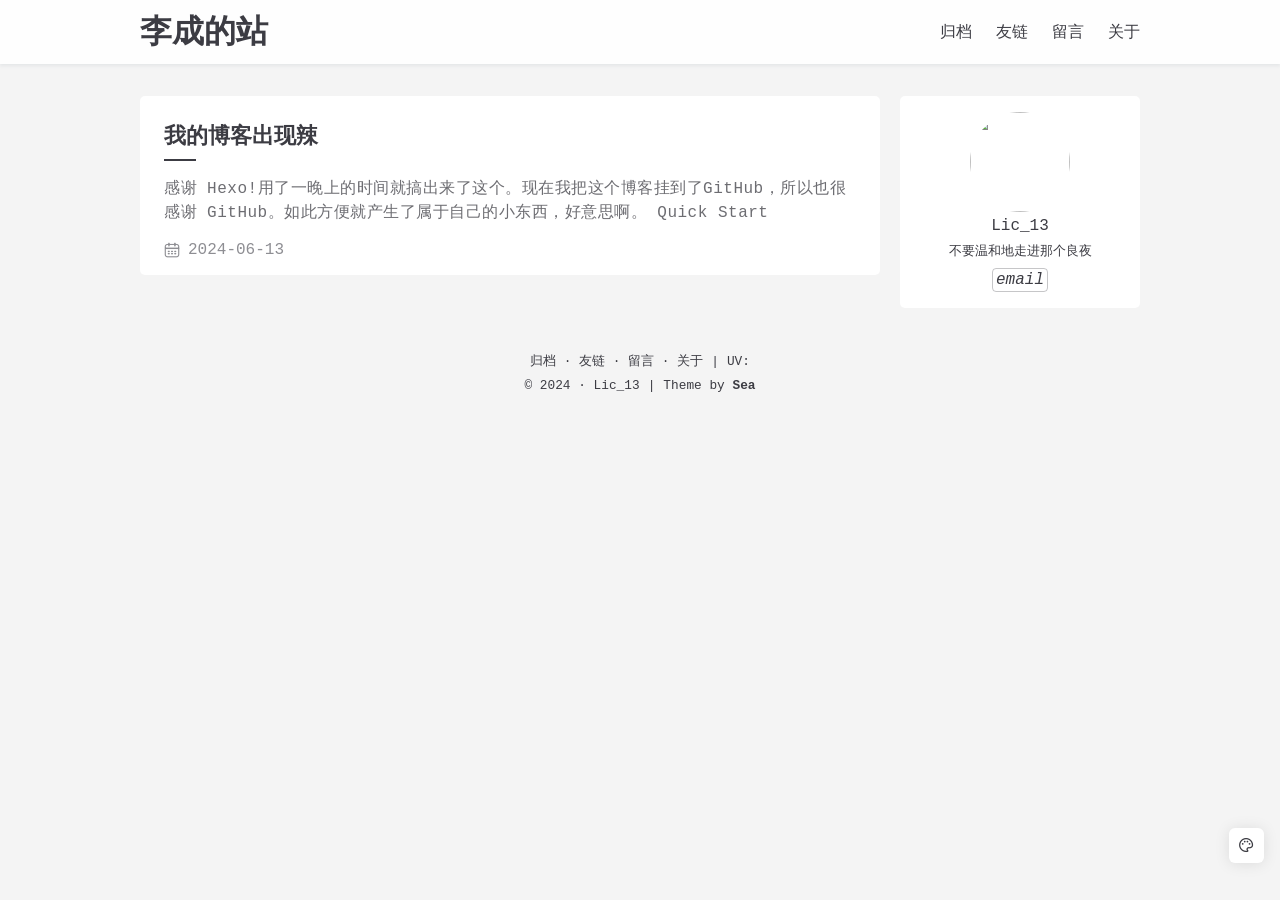
==== commit 133bc274: "Site updated: 2024-06-14 00:05:28" ====
--- a/index.html
+++ b/index.html
@@ -1,205 +1,314 @@
 <!DOCTYPE html>
-<html>
+<html lang="cn">
 <head>
   <meta charset="utf-8">
-  
-  
-  <title>Hexo</title>
-  <meta name="viewport" content="width=device-width, initial-scale=1, shrink-to-fit=no">
+  <title>
+    
+    
+
+    
+    
+
+    
+      
+        李成的站
+      
+    
+  </title>
+  <meta http-equiv="X-UA-Compatible" content="IE=Edge,chrome=1">
+  <meta name="viewport" content="width=device-width, initial-scale=1">
+
+  
+<script src="/js/global.js"></script>
+
+
+  <script defer>
+    window.initThemeKey();
+  </script>
+
+  
+  
+    <link rel="stylesheet" href="https://unpkg.com/@waline/client@3.0.0-alpha.10/dist/waline.css">
+    
+<link rel="stylesheet" href="/css/plugins/waline.css">
+
+  
+
+  
+  
+
+  
+  
+<link rel="stylesheet" href="/fonts/sea-font.css">
+
+
+  
+  
+<link rel="stylesheet" href="/css/main.css">
+
+
+  
   <meta property="og:type" content="website">
-<meta property="og:title" content="Hexo">
-<meta property="og:url" content="http://example.com/index.html">
-<meta property="og:site_name" content="Hexo">
-<meta property="og:locale" content="en_US">
-<meta property="article:author" content="John Doe">
+<meta property="og:title" content="李成的站">
+<meta property="og:url" content="https://lic-13.github.io/index.html">
+<meta property="og:site_name" content="李成的站">
+<meta property="og:locale">
+<meta property="article:author" content="Li Cheng">
 <meta name="twitter:card" content="summary">
-  
-    <link rel="alternate" href="/atom.xml" title="Hexo" type="application/atom+xml">
-  
-  
-    <link rel="shortcut icon" href="/favicon.png">
-  
-  
-  
-<link rel="stylesheet" href="/css/style.css">
-
-  
-    
-<link rel="stylesheet" href="/fancybox/jquery.fancybox.min.css">
-
-  
-  
 <meta name="generator" content="Hexo 7.2.0"></head>
-
 <body>
-  <div id="container">
-    <div id="wrap">
-      <header id="header">
-  <div id="banner"></div>
-  <div id="header-outer" class="outer">
-    <div id="header-title" class="inner">
-      <h1 id="logo-wrap">
-        <a href="/" id="logo">Hexo</a>
-      </h1>
-      
+  <header class="sea-header">
+  <nav class="sea-nav-wrap">
+  <h1 class="sea-nav-logo" title="">
+    <a href="/">李成的站</a>
+  </h1>
+  <div class="sea-nav-menus">
+    
+    <div class="sea-menu-pc-wrap">
+  
+    <a
+      class="sea-menu-link"
+      href="/archives/"
+    >
+      归档
+    </a>
+  
+    <a
+      class="sea-menu-link"
+      href="/friends/"
+    >
+      友链
+    </a>
+  
+    <a
+      class="sea-menu-link"
+      href="/messages/"
+    >
+      留言
+    </a>
+  
+    <a
+      class="sea-menu-link"
+      href="/about/"
+    >
+      关于
+    </a>
+  
+</div>
+
+    <div id="sea-mobile-nav-toggle">
+      <i class="sea-font">bars</i>
     </div>
-    <div id="header-inner" class="inner">
-      <nav id="main-nav">
-        <a id="main-nav-toggle" class="nav-icon"><span class="fa fa-bars"></span></a>
-        
-          <a class="main-nav-link" href="/">Home</a>
-        
-          <a class="main-nav-link" href="/archives">Archives</a>
-        
-      </nav>
-      <nav id="sub-nav">
-        
-        
-          <a class="nav-icon" href="/atom.xml" title="RSS Feed"><span class="fa fa-rss"></span></a>
-        
-        <a class="nav-icon nav-search-btn" title="Search"><span class="fa fa-search"></span></a>
-      </nav>
-      <div id="search-form-wrap">
-        <form action="//google.com/search" method="get" accept-charset="UTF-8" class="search-form"><input type="search" name="q" class="search-form-input" placeholder="Search"><button type="submit" class="search-form-submit">&#xF002;</button><input type="hidden" name="sitesearch" value="http://example.com"></form>
-      </div>
+  </div>
+</nav>
+</header>
+  <main id="sea-main-wrapper">
+    <div class="sea-main-grid">
+  <div class="sea-main-left">
+    <section class="sea-post-list">
+      
+        <div class="sea-post-item" style="animation-delay: 0.0s;">
+          <h2 class="sea-post-title">
+            <a class="sea-post-link" href="/2024/06/13/hello-world/">
+              我的博客出现辣
+            </a>
+          </h2>
+          <div class="sea-post-line"></div>
+          <div class="sea-post-abstract">
+            
+            感谢 Hexo!用了一晚上的时间就搞出来了这个。现在我把这个博客挂到了GitHub，所以也很感谢 GitHub。如此方便就产生了属于自己的小东西，好意思啊。
+Quick Start
+          </div>
+          <div class="sea-post-meta">
+            <div class="sea-post-time">
+  <i class="sea-font">date</i>
+  <time datetime="2024-06-13T14:12:52.105Z">2024-06-13</time>
+</div>
+            
+            
+          </div>
+          
+        </div>
+      
+
+      
+    </section>
+  </div>
+  <div class="sea-main-right">
+    <aside class="sea-sidebar-wrapper">
+  <div class="sea-sidebar-card">
+    <div class="sea-card-user">
+  
+    <img src="https://q1.qlogo.cn/g?b=qq&nk=3264338271&s=640" width="100" height="100" class="sea-user-avatar">
+  
+  <div>Lic_13</div>
+  <div class="sea-card-user-intro">
+    不要温和地走进那个良夜
+  </div>
+  <div class="sea-social-media">
+    
+      <a class="sea-social-link" href="mailto:3264338271@qq.com">
+        <i>email</i>
+      </a>
+    
+  </div>
+</div>
+  </div>
+
+  
+    
+
+    
+  
+</aside>
+  </div>
+</div>
+  </main>
+  <footer id="sea-footer-container">
+  <div class="sea-footer-row">
+    <div class="sea-footer-menu-link">
+      
+        <a
+          class="sea-footer-link"
+          href="/archives/"
+        >
+          归档
+        </a>
+        <span class="sea-footer-link__dot">·</span>
+      
+        <a
+          class="sea-footer-link"
+          href="/friends/"
+        >
+          友链
+        </a>
+        <span class="sea-footer-link__dot">·</span>
+      
+        <a
+          class="sea-footer-link"
+          href="/messages/"
+        >
+          留言
+        </a>
+        <span class="sea-footer-link__dot">·</span>
+      
+        <a
+          class="sea-footer-link"
+          href="/about/"
+        >
+          关于
+        </a>
+        <span class="sea-footer-link__dot">·</span>
+      
+      
     </div>
-  </div>
-</header>
-
-      <div class="outer">
-        <section id="main">
-  
-    <article id="post-hello-world" class="h-entry article article-type-post" itemprop="blogPost" itemscope itemtype="https://schema.org/BlogPosting">
-  <div class="article-meta">
-    <a href="/2024/06/13/hello-world/" class="article-date">
-  <time class="dt-published" datetime="2024-06-13T14:12:52.105Z" itemprop="datePublished">2024-06-13</time>
-</a>
-    
-  </div>
-  <div class="article-inner">
-    
-    
-      <header class="article-header">
-        
-  
-    <h1 itemprop="name">
-      <a class="p-name article-title" href="/2024/06/13/hello-world/">Hello World</a>
-    </h1>
-  
-
-      </header>
-    
-    <div class="e-content article-entry" itemprop="articleBody">
-      
-        <p>Welcome to <a target="_blank" rel="noopener" href="https://hexo.io/">Hexo</a>! This is your very first post. Check <a target="_blank" rel="noopener" href="https://hexo.io/docs/">documentation</a> for more info. If you get any problems when using Hexo, you can find the answer in <a target="_blank" rel="noopener" href="https://hexo.io/docs/troubleshooting.html">troubleshooting</a> or you can ask me on <a target="_blank" rel="noopener" href="https://github.com/hexojs/hexo/issues">GitHub</a>.</p>
-<h2 id="Quick-Start"><a href="#Quick-Start" class="headerlink" title="Quick Start"></a>Quick Start</h2><h3 id="Create-a-new-post"><a href="#Create-a-new-post" class="headerlink" title="Create a new post"></a>Create a new post</h3><figure class="highlight bash"><table><tr><td class="gutter"><pre><span class="line">1</span><br></pre></td><td class="code"><pre><span class="line">$ hexo new <span class="string">&quot;My New Post&quot;</span></span><br></pre></td></tr></table></figure>
-
-<p>More info: <a target="_blank" rel="noopener" href="https://hexo.io/docs/writing.html">Writing</a></p>
-<h3 id="Run-server"><a href="#Run-server" class="headerlink" title="Run server"></a>Run server</h3><figure class="highlight bash"><table><tr><td class="gutter"><pre><span class="line">1</span><br></pre></td><td class="code"><pre><span class="line">$ hexo server</span><br></pre></td></tr></table></figure>
-
-<p>More info: <a target="_blank" rel="noopener" href="https://hexo.io/docs/server.html">Server</a></p>
-<h3 id="Generate-static-files"><a href="#Generate-static-files" class="headerlink" title="Generate static files"></a>Generate static files</h3><figure class="highlight bash"><table><tr><td class="gutter"><pre><span class="line">1</span><br></pre></td><td class="code"><pre><span class="line">$ hexo generate</span><br></pre></td></tr></table></figure>
-
-<p>More info: <a target="_blank" rel="noopener" href="https://hexo.io/docs/generating.html">Generating</a></p>
-<h3 id="Deploy-to-remote-sites"><a href="#Deploy-to-remote-sites" class="headerlink" title="Deploy to remote sites"></a>Deploy to remote sites</h3><figure class="highlight bash"><table><tr><td class="gutter"><pre><span class="line">1</span><br></pre></td><td class="code"><pre><span class="line">$ hexo deploy</span><br></pre></td></tr></table></figure>
-
-<p>More info: <a target="_blank" rel="noopener" href="https://hexo.io/docs/one-command-deployment.html">Deployment</a></p>
-
-      
+    <span class="split-line">|</span>
+    <span id="busuanzi_container_site_uv">
+      UV: <span id="busuanzi_value_site_uv"></span>
+    </span>
+  </div>
+  
+  
+  <div class="sea-footer-row">
+    <div class="sea-footer-copyright">
+      <span>©</span>
+      
+        2024
+      
+      <span>·</span>
+      Lic_13
     </div>
-    <footer class="article-footer">
-      <a data-url="http://example.com/2024/06/13/hello-world/" data-id="clxdcc16600001s95ahk4a9iq" data-title="Hello World" class="article-share-link"><span class="fa fa-share">Share</span></a>
-      
-      
-      
-    </footer>
-  </div>
-  
-</article>
-
-
-
-  
-
-
-</section>
-        
-          <aside id="sidebar">
-  
-    
-
-  
-    
-
-  
-    
-  
-    
-  <div class="widget-wrap">
-    <h3 class="widget-title">Archives</h3>
-    <div class="widget">
-      <ul class="archive-list"><li class="archive-list-item"><a class="archive-list-link" href="/archives/2024/06/">June 2024</a></li></ul>
+    <span class="split-line">|</span>
+    <div class="sea-footer-theme-by">
+      Theme by <a class="theme" href="https://github.com/hai-zou/hexo-theme-sea" target="_blank">Sea</a>
     </div>
   </div>
-
-
-  
-    
-  <div class="widget-wrap">
-    <h3 class="widget-title">Recent Posts</h3>
-    <div class="widget">
-      <ul>
-        
-          <li>
-            <a href="/2024/06/13/hello-world/">Hello World</a>
-          </li>
-        
-      </ul>
-    </div>
-  </div>
-
-  
-</aside>
-        
-      </div>
-      <footer id="footer">
-  
-  <div class="outer">
-    <div id="footer-info" class="inner">
-      
-      &copy; 2024 John Doe<br>
-      Powered by <a href="https://hexo.io/" target="_blank">Hexo</a>
-    </div>
-  </div>
 </footer>
-
-    </div>
-    <nav id="mobile-nav">
-  
-    <a href="/" class="mobile-nav-link">Home</a>
-  
-    <a href="/archives" class="mobile-nav-link">Archives</a>
-  
-</nav>
-    
-
-
-<script src="/js/jquery-3.6.4.min.js"></script>
-
-
-
-  
-<script src="/fancybox/jquery.fancybox.min.js"></script>
-
-
-
-
-<script src="/js/script.js"></script>
-
-
-
-
-
-  </div>
+  <div class="sea-menu-mobile-wrap">
+  <div class="sea-menu-mobile-inner">
+    <div class="sea-card-user">
+  
+    <img src="https://q1.qlogo.cn/g?b=qq&nk=3264338271&s=640" width="100" height="100" class="sea-user-avatar">
+  
+  <div>Lic_13</div>
+  <div class="sea-card-user-intro">
+    不要温和地走进那个良夜
+  </div>
+  <div class="sea-social-media">
+    
+      <a class="sea-social-link" href="mailto:3264338271@qq.com">
+        <i>email</i>
+      </a>
+    
+  </div>
+</div>
+
+    
+      <a
+        class="sea-menu-link"
+        href="/archives/"
+      >
+        归档
+      </a>
+    
+      <a
+        class="sea-menu-link"
+        href="/friends/"
+      >
+        友链
+      </a>
+    
+      <a
+        class="sea-menu-link"
+        href="/messages/"
+      >
+        留言
+      </a>
+    
+      <a
+        class="sea-menu-link"
+        href="/about/"
+      >
+        关于
+      </a>
+    
+
+    
+      
+      
+    
+  </div>
+</div>
+<div id="sea-mobile-nav-dimmer"></div>
+  <div class="sea-float-tools-wrapper">
+  
+  <a class="sea-float-tools-btn" id="sea-back-to-top" href="#">
+    <i class="sea-font">arrow-up</i>
+  </a>
+
+  
+  <div class="sea-float-tools-btn" id="sea-theme-mode">
+    <i class="sea-font">theme</i>
+
+    <ul class="sea-theme-select-box">
+      <li class="sea-theme-select-item" id="sea-theme-auto">跟随系统</li>
+      <li class="sea-theme-select-item" id="sea-theme-light">浅色模式</li>
+      <li class="sea-theme-select-item" id="sea-theme-dark">深色模式</li>
+    </ul>
+  </div>
+</div>
+
+  
+<script src="/js/mobile_nav.js"></script>
+
+
+<script src="/js/back_top.js"></script>
+
+
+<script src="/js/theme_toggle.js"></script>
+
+
+
+<script async src="//busuanzi.ibruce.info/busuanzi/2.3/busuanzi.pure.mini.js"></script>
 </body>
 </html>
--- a/css/plugins/waline.css
+++ b/css/plugins/waline.css
@@ -0,0 +1,26 @@
+:root {
+  --waline-theme-color: var(--sea-color-primary);
+  --waline-active-color: var(--sea-color-primary);
+}
+
+html[theme=dark] {
+  /* 常规颜色 */
+  --waline-white: #000;
+  --waline-light-grey: #666;
+  --waline-dark-grey: #999;
+
+  /* 布局颜色 */
+  --waline-color: #888;
+  --waline-bg-color: #1e1e1e;
+  --waline-bg-color-light: #272727;
+  --waline-border-color: #333;
+  --waline-disable-bg-color: #444;
+  --waline-disable-color: #272727;
+
+  /* 特殊颜色 */
+  --waline-bq-color: #272727;
+
+  /* 其他颜色 */
+  --waline-info-bg-color: #272727;
+  --waline-info-color: #666;
+}
--- a/fonts/sea-font.css
+++ b/fonts/sea-font.css
@@ -0,0 +1,19 @@
+@font-face {
+  font-family: "sea-font";
+  src: url('sea-font.eot?t=1717122966253'); /* IE9*/
+  src: url('sea-font.eot?t=1717122966253#iefix') format('embedded-opentype'), /* IE6-IE8 */
+  url("sea-font.woff2?t=1717122966253") format("woff2"),
+  url("sea-font.woff?t=1717122966253") format("woff"),
+  url('sea-font.ttf?t=1717122966253') format('truetype'), /* chrome, firefox, opera, Safari, Android, iOS 4.2+*/
+  url('sea-font.svg?t=1717122966253#sea-font') format('svg'); /* iOS 4.1- */
+}
+
+.sea-font {
+  font-family: 'sea-font' !important;font-size: 1rem;
+  font-style:normal;
+  -webkit-font-smoothing: antialiased;
+  -moz-osx-font-smoothing: grayscale;
+}
+
+
+
--- a/css/main.css
+++ b/css/main.css
@@ -0,0 +1,24 @@
+@import url("base.css");
+@import url("variables.css");
+@import url("partial/layout.css");
+@import url("partial/header.css");
+@import url("partial/nav.css");
+@import url("partial/menu.css");
+@import url("partial/footer.css");
+@import url("partial/index.css");
+@import url("partial/tags.css");
+@import url("partial/category.css");
+@import url("partial/archive.css");
+@import url("partial/post.css");
+@import url("partial/friends.css");
+@import url("partial/prev_next.css");
+@import url("partial/sidebar.css");
+@import url("partial/float_tools.css");
+@import url("partial/card.css");
+@import url("partial/pagination.css");
+@import url("partial/sea_doc.css");
+@import url("partial/highlight.css");
+@import url("partial/common.css");
+@import url("partial/page.css");
+
+@import url("media.css");
